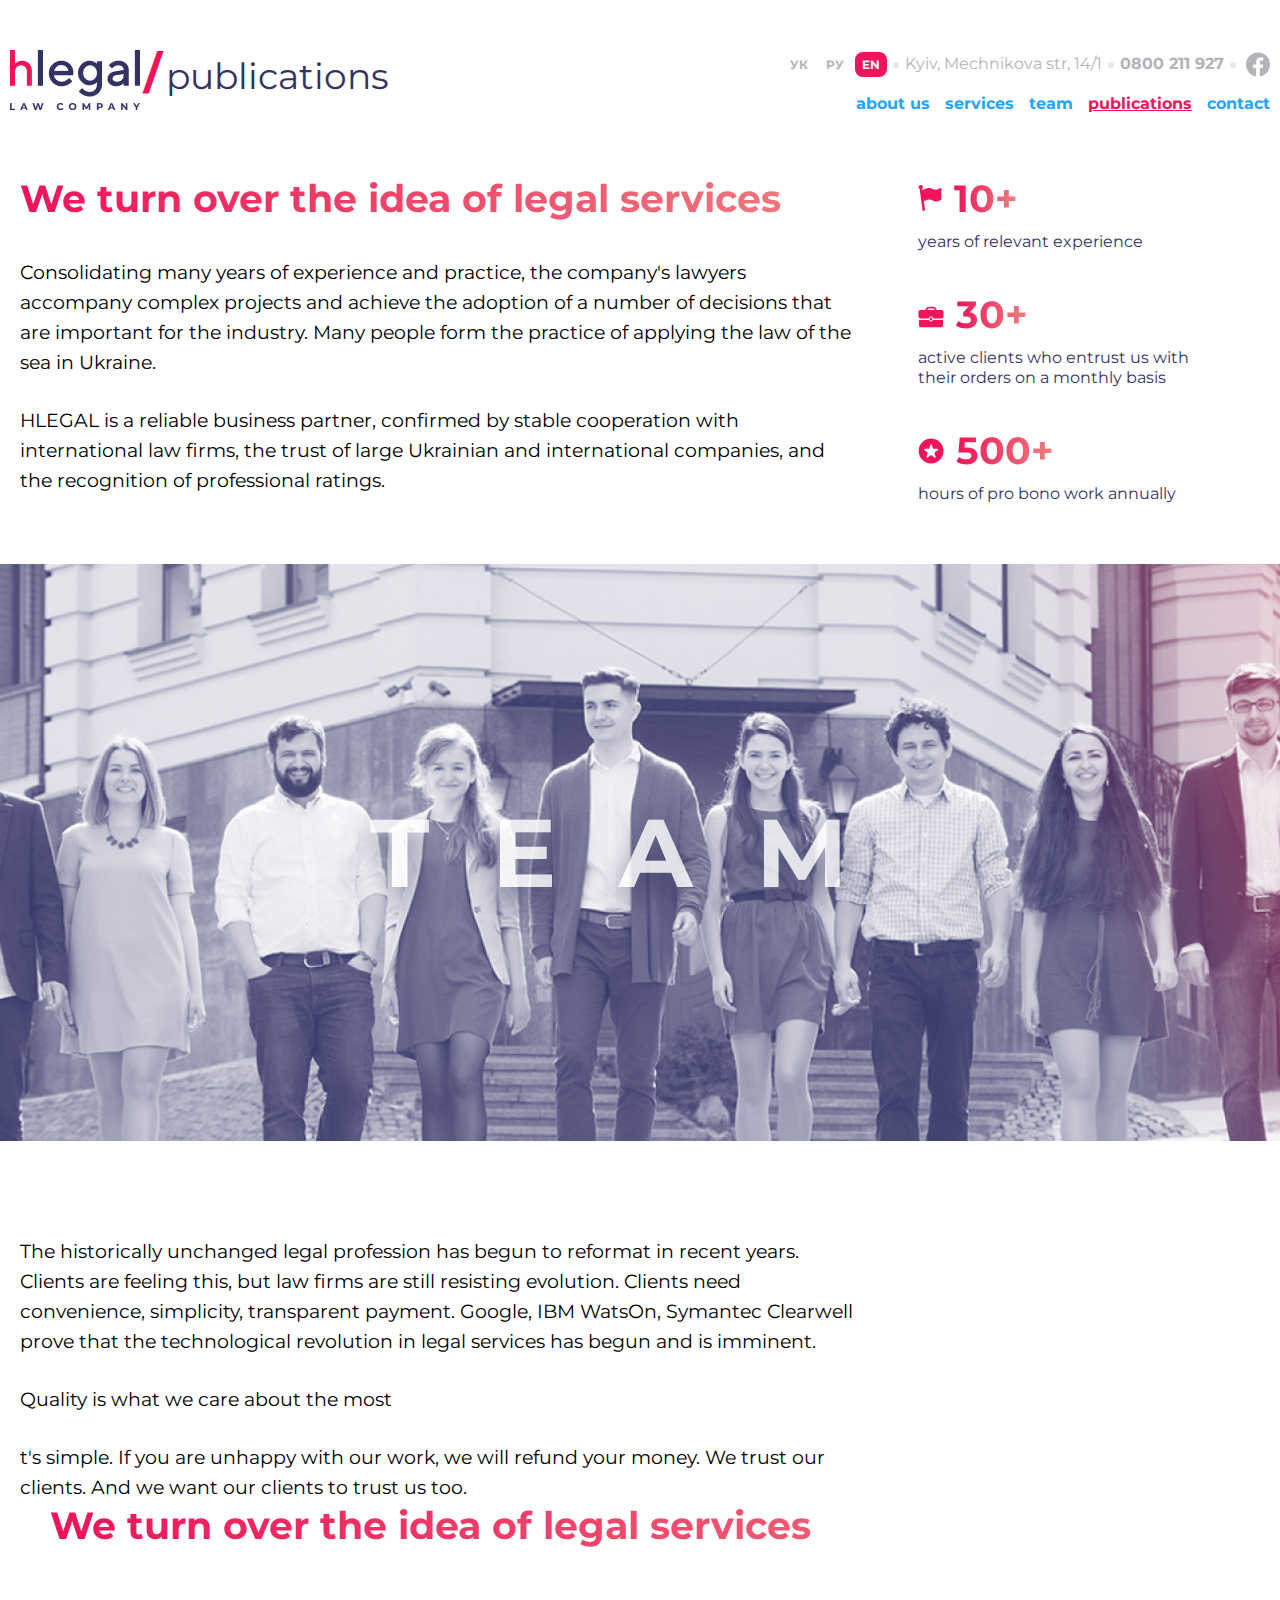
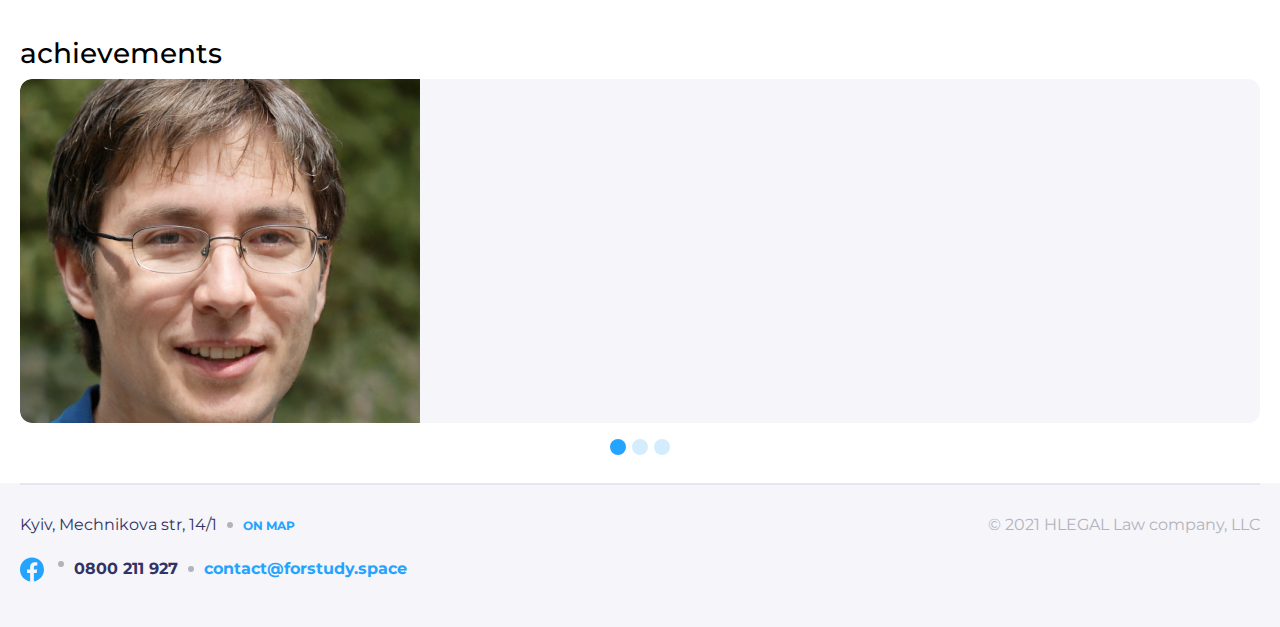
==== about.html @ 6517871b "created about.html, corrected index.html" ====
<!DOCTYPE html>
<html lang="en">
<head>
    <meta charset="UTF-8">
    <meta http-equiv="X-UA-Compatible" content="IE=edge">
    <meta name="viewport" content="width=device-width, initial-scale=1.0">
    <link rel="stylesheet" href="css/reset.css">
    <link rel="stylesheet" href="https://cdn.jsdelivr.net/npm/bootstrap@5.2.0/dist/css/bootstrap.min.css">
    <link href="https://fonts.googleapis.com/css2?family=Montserrat:wght@300;400;500;700&display=swap" rel="stylesheet">
    <link rel="stylesheet" href="css/main.css">
    <link rel="stylesheet" href="css/about.css">
    <title>About</title>
</head>
<body>
<header>
    <div class="bg-grey">
    <div class="container-xxxl">
    <div class="header-block">
        <div class="header-block_contacts">
                <div class="contacts_lang">
                    <ul>
                        <li><a class="lang-link" href="#">УК</a></li>
                        <li><a class="lang-link" href="#">РУ</a></li>
                        <li><a class="lang-link active" href="#">EN</a></li>
                    </ul>   
                </div>
                <div class="contacts_address">
                    <p><span class="point"></span>Kyiv, Mechnikova str, 14/1</p>
                </div>
                <div class="contacts_tel"><span class="point"></span><a class="tel" href="tel:080021192">0800 211 927</a>
                </div>
                <div class="contacts_fb">
                    <span class="point fb"></span>
                    <a href="https://uk-ua.facebook.com"><svg id="svg" width="24" height="25" viewBox="0 0 24 25" fill="#B3B3BA" xmlns="http://www.w3.org/2000/svg">
                        <path d="M24 12.5733C24 5.90541 18.6274 0.5 12 0.5C5.37258 0.5 0 5.90541 0 12.5733C0 18.5995 4.38823 23.5943 10.125 24.5V16.0633H7.07813V12.5733H10.125V9.91343C10.125 6.88755 11.9165 5.21615 14.6576 5.21615C15.9705 5.21615 17.3438 5.45195 17.3438 5.45195V8.42313H15.8306C14.3399 8.42313 13.875 9.35379 13.875 10.3086V12.5733H17.2031L16.6711 16.0633H13.875V24.5C19.6118 23.5943 24 18.5995 24 12.5733Z"/>
                        </svg>
                    </a>
                </div>
        </div>
        <div class="header-block_logo">
                <a class="navbar-brand" href="index.html"><img src="images/Publications/Logo.png" alt="logo"></a>
                <p class="pages"><span>/</span>publications</p>
        </div>
        <nav class="header-block_nav">
                <div class="nav-hamb" id="hamb">
                    <div class="nav-hamb_field">
                        <span class="bar"></span>
                        <span class="bar"></span>
                        <span class="bar"></span>
                    </div>
                </div>
                <ul class="nav_list" id="menu">
                    <li class="nav-link"><a href="#">about us</a></li>
                    <li class="nav-link"><a href="#">services</a></li>
                    <li class="nav-link"><a href="#">team</a></li>
                    <li class="nav-link active"><a href="#">publications</a></li>
                    <li class="nav-link"><a href="#">contact</a></li>
                </ul>
            </nav>
            <div class="popup" id="popup"></div>
        </div>
    </div>
    </div>
</header>
    <!-- Main -->

    <main>
        <section class="about-team">
            <div class="container-xxl">
            <div class="about-team_flex">
                <div class="about-team_text">
                    <h2 class="accent_title">We turn over the idea of legal services</h2>
                    <p>Consolidating many years of experience and practice, the company's lawyers accompany complex projects and achieve the adoption of a number of decisions that are important for the industry. Many people form the practice of applying the law of the sea in Ukraine.</p>
                    <p>HLEGAL is a reliable business partner, confirmed by stable cooperation with international law firms, the trust of large Ukrainian and international companies, and the recognition of professional ratings.</p>
                </div>
                <div class="about-team_showing">
                    <div class="showing-years">
                        <img src="images/About/flag.svg" alt="flag">
                        <span class="accent_title">10+</span>
                        <p>years of relevant experience</p>
                    </div>
                    <div class="showing-clients">
                        <img src="images/About/case.svg" alt="case">
                        <span class="accent_title">30+</span>
                        <p>active clients who entrust us with their orders on a monthly basis</p>
                    </div>
                    <div class="showing-hours">
                        <img src="images/About/star.svg" alt="star">
                        <span class="accent_title">500+</span>
                        <p>hours of pro bono work annually</p>
                    </div>      
                </div>
            </div>    
            </div>    
        </section>
        <section class="main-img">
            <h1>team</h1>
        </section>
        <section class="about-team">
            <div class="container-xxl">
                <div class="about-team_text">
                    <p>The historically unchanged legal profession has begun to reformat in recent years. Clients are feeling this, but law firms are still resisting evolution. Clients need convenience, simplicity, transparent payment. Google, IBM WatsOn, Symantec Clearwell prove that the technological revolution in legal services has begun and is imminent.</p>
                    <p>Quality is what we care about the most</p>
                    <p>t's simple. If you are unhappy with our work, we will refund your money. We trust our clients. And we want our clients to trust us too.</p>
                </div>
                <div class="about-team_showing">
                    <h2 class="accent_title">We turn over the idea of legal services</h2>
                </div>  
            </div>
        </section>
        <section class="carousel-achievements">
            <div class="container-xxl">
                <h3>achievements</h3>
                <div id="carouselExampleCaptions" class="carousel slide" data-bs-ride="false">
                    <div class="carousel-indicators">
                        <button type="button" data-bs-target="#carouselExampleCaptions" data-bs-slide-to="0" class="active" aria-current="true" aria-label="Slide 1"></button>
                        <button type="button" data-bs-target="#carouselExampleCaptions" data-bs-slide-to="1" aria-label="Slide 2"></button>
                        <button type="button" data-bs-target="#carouselExampleCaptions" data-bs-slide-to="2" aria-label="Slide 3"></button>
                    </div>
                    <div class="carousel-inner">
                    <div class="carousel-item active">
                        <div class="carousel-img">
                            <img src="images/main_page/photo_1.png" class="d-block" alt="photo_1">
                        </div>
                    </div>
                    <div class="carousel-item">
                        <div class="carousel-img">
                            <img src="images/main_page/photo_1.png" class="d-block" alt="photo_1">
                        </div>
                    </div>
                    <div class="carousel-item">
                        <div class="carousel-img">
                            <img src="images/main_page/photo_1.png" class="d-block" alt="photo_1">
                        </div>
                    </div>
                </div>
                </div>    
            </div>
        </section>          
    </main>


    <!-- Footer -->
    
    <footer>
        <div class="container-xxl">
            <div class="footer-block">
                <div class="footer_address">
                    <div class="contacts_address">
                        <p>Kyiv, Mechnikova str, 14/1<span class="point grey"></span><span class="text_accent"><a href="https://goo.gl/maps/CsPQFTBwMzCkZeUW6">On map</a></span></p>
                    </div>
                </div>
                <div class="footer_contacts">
                    <div class="contacts_fb">
                        <a href="https://uk-ua.facebook.com"><svg id="svg_accent" width="24" height="25" viewBox="0 0 24 25" fill="#24A3FF" xmlns="http://www.w3.org/2000/svg">
                        <path d="M24 12.5733C24 5.90541 18.6274 0.5 12 0.5C5.37258 0.5 0 5.90541 0 12.5733C0 18.5995 4.38823 23.5943 10.125 24.5V16.0633H7.07813V12.5733H10.125V9.91343C10.125 6.88755 11.9165 5.21615 14.6576 5.21615C15.9705 5.21615 17.3438 5.45195 17.3438 5.45195V8.42313H15.8306C14.3399 8.42313 13.875 9.35379 13.875 10.3086V12.5733H17.2031L16.6711 16.0633H13.875V24.5C19.6118 23.5943 24 18.5995 24 12.5733Z"/>
                        </svg>
                        </a>
                        <span class="point grey fb"></span>
                    </div>
                    <div class="contacts_tel">
                        <a class="tel" href="tel:080021192">0800 211 927</a>
                    </div>
                    <div class="contacts_mail">
                        <span class="point grey"></span><a class="mail" href="mailto:contact@forstudy.space">contact@forstudy.space</a>
                    </div>
                </div>
                <div class="footer-company_info">
                    <p>© 2021 HLEGAL Law company, LLC</p>
                </div>
            </div>
        </div>
    </footer>
    <script src="JS/script.js"></script>
    <script src="https://cdn.jsdelivr.net/npm/bootstrap@5.2.0/dist/js/bootstrap.bundle.min.js"></script>
</body>
</html>
---- css/main.css ----
* {
  box-sizing: border-box;
}

body {
  margin: 0;
  font-family: "Montserrat", sans-serif !important;
  font-weight: 400;
  font-size: 16px;
  line-height: 26px;
  color: #ffffff;
}

.container-xxl {
  max-width: 1320px;
  margin: 0 auto;
  padding: 0 20px;
}

.bg-block {
  background: linear-gradient(228.57deg, #323264 11.93%, #323264 57.17%, #643e72 87.46%);
  border-radius: 0px 0px 12px 12px;
  margin: 0;
}
.bg-block .bg-block_img {
  background-image: url("../images/main_page/Symbol_1.svg");
  background-repeat: no-repeat;
  background-position: top;
}

.shadow_1 {
  background: #cacadb;
  border-radius: 0px 0px 12px 12px;
  margin: 0 20px;
  padding-top: 10px;
}

.shadow_2 {
  background: #e7e7f2;
  border-radius: 0px 0px 12px 12px;
  margin: 0 40px;
  padding-top: 10px;
}

ul {
  list-style: none;
  margin: 0;
  padding: 0;
}

li {
  display: inline-block;
}

a {
  text-decoration: none;
  color: inherit;
  outline: none;
}

p {
  margin: 0;
}

.active {
  color: #F0145A;
}

.header-block {
  padding-top: 50px;
  display: grid;
  grid-template-columns: 140px 1fr 1fr;
  grid-template-rows: auto;
  grid-template-areas: "logo contacts contacts" "logo nav nav";
}
.header-block_logo {
  grid-area: logo;
}
.header-block_logo img {
  display: block;
  padding-bottom: 6px;
}
.header-block_nav {
  grid-area: nav;
}
.header-block_contacts {
  display: flex;
  justify-content: flex-end;
  align-items: center;
  grid-area: contacts;
}
.header-block_contacts .contacts_lang .lang-link {
  font-weight: 700;
  font-size: 12px;
  line-height: 15px;
  padding: 5px 7px;
}
.header-block_contacts .contacts_lang .lang-link:hover,
.header-block_contacts .contacts_lang .lang-link:focus {
  background: rgba(255, 255, 255, 0.2);
  border-radius: 8px;
  outline: none;
  color: #ffffff;
}
.header-block_contacts .active {
  background: #F0145A;
  border-radius: 8px;
  outline: none;
  color: #ffffff;
}
.header-block_contacts .contacts_address p {
  margin: 0;
  line-height: 20px;
}
.header-block_contacts .point.fb {
  vertical-align: middle;
}
.header-block_contacts .contacts_tel {
  font-weight: 700;
}
.header-block .navbar.navbar-expand-lg {
  padding: 0;
}
.header-block .nav_list {
  display: flex;
  justify-content: flex-end;
  margin-top: 16px;
  font-weight: 700;
  line-height: 20px;
}
.header-block .nav_list .nav-link {
  margin-right: 15px;
  color: #ffffff;
}
.header-block .nav_list .nav-link:last-child {
  margin-right: 0px;
}
.header-block .nav_list .nav-link a:hover,
.header-block .nav_list .nav-link a:focus {
  text-decoration: underline;
  outline: none;
  color: #ffffff;
}

.point {
  display: inline-block;
  width: 6px;
  height: 6px;
  background: #e6e6f0;
  border-radius: 50%;
  margin: 0 6px;
  vertical-align: middle;
}

.tel:hover,
.tel:focus {
  text-decoration: underline;
  color: #ffffff;
}

#svg {
  fill: #ffffff;
}

#svg:hover {
  fill: #F0145A;
}

.main-block_title {
  padding-top: 261px;
  text-align: center;
  padding-bottom: 60px;
}
.main-block_title h1 {
  font-weight: 700;
  font-size: 38px;
  line-height: 46px;
  text-align: center;
  padding-bottom: 305px;
}
.main-block_title .btn_scroll {
  cursor: pointer;
  scroll-behavior: smooth;
  position: relative;
}
.main-block_title .btn_scroll #scroll-white {
  position: relative;
}
.main-block_title .btn_scroll #scroll-pink {
  position: absolute;
  left: 0;
  left: 0;
  opacity: 0%;
}
.main-block_title .btn_scroll #scroll-white:hover {
  opacity: 0%;
}
.main-block_title .btn_scroll #scroll-pink:hover {
  opacity: 100%;
}
.main-block_title .main-block_list .list_grid {
  display: grid;
  grid-template-columns: 40% 1fr;
  padding: 90px 30px 60px 0px;
}
.main-block_title .main-block_list .list_grid .list_title {
  text-align: right;
  padding-right: 60px;
  border-right: 4px solid rgba(255, 255, 255, 0.3);
}
.main-block_title .main-block_list .list_grid .list_title h2 {
  padding-bottom: 30px;
  cursor: pointer;
  font-weight: 700;
  font-size: 38px;
  line-height: 46px;
}
.main-block_title .main-block_list .list_grid .list_title h2:hover, .main-block_title .main-block_list .list_grid .list_title h2:focus {
  color: #F0145A;
}
.main-block_title .main-block_list .list_grid .active_title {
  background: linear-gradient(90.13deg, #ef8080 0.84%, #f0145a 99.96%);
  -webkit-background-clip: text;
  -webkit-text-fill-color: transparent;
  font-weight: 700;
  font-size: 38px;
  line-height: 46px;
}
.main-block_title .main-block_list .list_grid .list_about {
  padding: 43px 0 43px 60px;
  text-align: left;
}
.main-block_title .main-block_list .list_grid .list_about h3 {
  font-weight: 700;
  font-size: 30px;
  line-height: 37px;
  padding-bottom: 30px;
}
.main-block_title .main-block_list .list_grid .list_about p {
  font-weight: 400;
  font-size: 19px;
  line-height: 30px;
}

.serveces {
  padding-bottom: 60px;
}
.serveces h4 {
  color: #24A3FF;
  font-weight: 700;
  font-size: 14px;
  line-height: 17px;
  padding-bottom: 10px;
}
.serveces h2 {
  font-weight: 700;
  font-size: 38px;
  line-height: 46px;
  background: linear-gradient(90.13deg, #f0145a 0.84%, #ef8080 99.96%);
  -webkit-background-clip: text;
  -webkit-text-fill-color: transparent;
  padding-bottom: 60px;
}
.serveces .services-cards {
  display: grid;
  grid-template-columns: 1fr 1fr 1fr;
  gap: 60px;
}
.serveces .services-cards .card_info h3 {
  padding: 30px 0 15px;
  color: #24A3FF;
  font-weight: 700;
  font-size: 22px;
  line-height: 27px;
}
.serveces .services-cards .card_info img {
  padding: 14px;
  background-color: #ffffff;
  border-radius: 24px;
}

.carousel-block {
  padding: 60px 0;
}
.carousel-block .carousel-inner {
  border-radius: 12px;
  background: #f5f5fa;
  height: 344px;
}
.carousel-block .carousel-indicators {
  margin-bottom: -2rem;
}
.carousel-block .carousel-indicators button {
  background: #24A3FF;
  opacity: 0.2;
  width: 16px;
  height: 16px;
  border-radius: 50%;
  border: none;
}
.carousel-block .carousel-indicators button.active {
  background: #24A3FF;
  opacity: 1;
}
.carousel-block .carousel-text {
  background: #f5f5fa;
}
.carousel-block .carousel-caption {
  text-align: left;
  bottom: 30px;
  left: 430px;
  right: 0;
  padding: 0;
  top: 0px;
}
.carousel-block .carousel-caption h5 {
  padding-top: 20px;
  color: #24A3FF;
  font-weight: 700;
  font-size: 14px;
  line-height: 17px;
  text-transform: uppercase;
  margin: 0;
}
.carousel-block .carousel-caption .carousel-main_text {
  padding: 5px 0 20px;
  font-weight: 700;
  font-size: 38px;
  line-height: 46px;
  background: linear-gradient(90.13deg, #f0145a 0.84%, #ef8080 99.96%);
  -webkit-background-clip: text;
  -webkit-text-fill-color: transparent;
  margin: 0;
}
.carousel-block .carousel-caption .carousel-text_name {
  color: #b3b3ba;
  font-weight: 700;
  font-size: 16px;
  line-height: 20px;
  padding-bottom: 6px;
  margin: 0;
}
.carousel-block .carousel-caption .carousel-text_job {
  color: #b3b3ba;
  font-weight: 400;
  font-size: 14px;
  line-height: 22px;
  margin: 0;
}

.companies-block {
  padding-top: 60px;
  text-align: center;
}
.companies-block h5 {
  color: #323264;
  font-weight: 700;
  font-size: 14px;
  line-height: 17px;
  text-transform: uppercase;
  padding-bottom: 30px;
}
.companies-block img {
  object-fit: cover;
  width: 100%;
  padding: 10px;
}
.companies-block .companies-block_list {
  display: grid;
  grid-template-columns: repeat(4, 1fr);
  grid-template-rows: repeat(3, 120px);
}
.companies-block .companies-block_list .companies_name {
  display: flex;
  align-items: center;
  justify-content: center;
}
.companies-block .companies-block_list .companies_name.hillel {
  background: #1c4280;
}
.companies-block .companies-block_list .companies_name.wanna {
  background: #143646;
}
.companies-block .companies-block_list .companies_name.tapgerin {
  background: linear-gradient(0deg, #f48b30, #f48b30), #f48b30;
}
.companies-block .companies-block_list .companies_name.look {
  background: #9e4dc3;
}
.companies-block .companies-block_list .companies_name.orangead {
  background: #fd9339;
}
.companies-block .companies-block_list .companies_name.adtelligent {
  background: #e2e2e4;
}
.companies-block .companies-block_list .companies_name.clickky {
  background: #c71c36;
}
.companies-block .companies-block_list .companies_name.ecolease {
  background: #dcf3f9;
}
.companies-block .companies-block_list .companies_name.infratec {
  background: #eaeaea;
}
.companies-block .companies-block_list .companies_name.city_park {
  background: #282240;
}
.companies-block .companies-block_list .companies_name.artprint {
  background: #1d4568;
}
.companies-block .companies-block_list .companies_name.ultimate_card {
  background: #000000;
}

.publications-block {
  background: #f5f5fa;
  padding: 30px 0;
}
.publications-block h5 {
  color: #24A3FF;
  font-weight: 700;
  font-size: 14px;
  line-height: 17px;
  text-transform: uppercase;
  padding-bottom: 10px;
}
.publications-block h2 {
  font-weight: 700;
  font-size: 38px;
  line-height: 46px;
  background: linear-gradient(90.13deg, #f0145a 0.84%, #ef8080 99.96%);
  -webkit-background-clip: text;
  -webkit-text-fill-color: transparent;
  padding-bottom: 30px;
}
.publications-block .publications-block_cards {
  display: grid;
  grid-template-columns: 1fr 1fr 1fr;
  grid-template-areas: "one two three";
  gap: 30px;
}
.publications-block .publications-block_cards .card.one {
  grid-area: one;
}
.publications-block .publications-block_cards .card.two {
  grid-area: two;
}
.publications-block .publications-block_cards .card.three {
  grid-area: three;
}
.publications-block .publications-block_cards .card {
  border-radius: 8px;
  border: none;
}
.publications-block .publications-block_cards .card .card_text {
  padding: 30px;
}
.publications-block .publications-block_cards .card img {
  object-fit: cover;
  width: 100%;
}
.publications-block .publications-block_cards .card h3 {
  margin-bottom: 15px;
  color: #24A3FF;
  font-weight: 700;
  font-size: 16px;
  line-height: 20px;
}
.publications-block .publications-block_cards .card .publications_data {
  padding-bottom: 15px;
  color: #B3B3BA;
  font-weight: 700;
  font-size: 12px;
  line-height: 15px;
  text-transform: uppercase;
  border-bottom: 4px solid #e6e6f0;
}
.publications-block .publications-block_cards .card .publications_text {
  color: #000000;
  font-weight: 400;
  font-size: 14px;
  line-height: 22px;
  padding-top: 15px;
}

.card:hover,
.card:focus {
  transform: scale(1.02);
}

footer {
  background: #f5f5fa;
}
footer .footer-block {
  padding: 30px 0;
  border-top: 2px solid #e6e6f0;
  display: grid;
  grid-template-columns: 1fr 1fr;
  grid-template-rows: 1fr 1fr;
  grid-template-areas: "address info" "contacts contacts";
}
footer .footer-block .footer_address {
  grid-area: address;
}
footer .footer-block .footer_contacts {
  grid-area: contacts;
  display: flex;
}
footer .footer-block .footer-company_info {
  grid-area: info;
}
footer .footer-block .contacts_address {
  color: #323264;
  font-weight: 400;
  font-size: 16px;
  line-height: 20px;
  padding-bottom: 21px;
}
footer .footer-block .point.grey {
  background-color: #b3b3ba;
  margin: 0 10px;
}
footer .footer-block .point.grey.fb {
  vertical-align: super;
}
footer .footer-block .text_accent {
  font-weight: 700;
  font-size: 12px;
  line-height: 15px;
  color: #24A3FF;
  text-transform: uppercase;
}
footer .footer-block .text_accent a:hover,
footer .footer-block .text_accent a:focus {
  color: #F0145A;
}
footer .footer-block .contacts_fb {
  display: inline-block;
}
footer .footer-block .contacts_tel {
  display: inline-block;
}
footer .footer-block .contacts_tel .tel {
  font-weight: 700;
  font-size: 16px;
  line-height: 20px;
  color: #323264;
}
footer .footer-block .contacts_mail {
  display: inline-block;
}
footer .footer-block .contacts_mail .mail {
  font-weight: 700;
  font-size: 16px;
  line-height: 20px;
  color: #24A3FF;
}
footer .footer-block .contacts_mail .mail:hover,
footer .footer-block .contacts_mail .mail:focus {
  color: #F0145A;
}
footer .footer-block .footer-company_info {
  font-weight: 400;
  font-size: 16px;
  line-height: 20px;
  color: #B3B3BA;
  text-align: right;
}

#svg_accent:hover,
#svg_accent:focus {
  fill: #F0145A;
}

@media screen and (max-width: 1100px) {
  .carousel-block .carousel-inner {
    height: 430px;
  }
  .carousel-block .carousel-inner .carousel-img img {
    object-fit: cover;
    height: 430px;
    width: 375px;
  }
  .carousel-block .carousel-caption {
    left: 420px;
    top: 5px;
    padding-right: 15px;
  }
  .carousel-block .carousel-caption .carousel-main_text {
    font-size: 30px;
    line-height: 33px;
  }
}
@media screen and (max-width: 775px) {
  .container-xxl {
    max-width: 648px;
  }
  .bg-block_img {
    background-size: auto 1024px;
  }
  .header-block {
    grid-template-areas: "contacts contacts contacts" "logo logo ..." "nav nav nav";
  }
  .header-block .header-block_contacts {
    justify-content: flex-start;
    padding-bottom: 32px;
  }
  .header-block .nav_list {
    justify-content: flex-start;
    margin-top: 30px;
  }
  .main-block_title {
    padding-top: 269px;
  }
  .main-block_title h1 {
    padding-bottom: 417px;
  }
  .main-block_title .main-block_list .list_grid {
    grid-template-columns: 1fr;
    grid-template-rows: auto;
    padding: 0;
    padding-top: 90px;
  }
  .main-block_title .main-block_list .list_grid .list_title {
    display: flex;
    padding: 0;
    border-right: none;
    border-bottom: 4px solid rgba(255, 255, 255, 0.3);
    overflow-x: auto;
    text-align: left;
    white-space: nowrap;
  }
  .main-block_title .main-block_list .list_grid .list_title h2 {
    padding-bottom: 60px;
    margin-right: 30px;
    margin-bottom: 0;
  }
  .main-block_title .main-block_list .list_grid .list_about {
    padding: 60px 0 30px;
  }
  .serveces .services-cards {
    grid-template-columns: 1fr 1fr;
  }
  .carousel-block .carousel-inner {
    height: 420px;
  }
  .carousel-block .carousel-inner .carousel-img img {
    object-fit: cover;
    height: 420px;
    width: 350px;
  }
  .carousel-block .carousel-caption {
    left: 368px;
    top: 5px;
    padding-right: 15px;
  }
  .carousel-block .carousel-caption .carousel-main_text {
    font-size: 24px;
    line-height: 26px;
  }
  .companies-block .companies-block_list {
    grid-template-columns: repeat(3, 1fr);
    grid-template-rows: repeat(4, 120px);
  }
  .publications-block .publications-block_cards {
    grid-template-columns: 1fr 1fr;
    grid-template-rows: 1fr 1fr;
    grid-template-areas: "one two" "three three";
  }
}
@media screen and (max-width: 770px) {
  .carousel-block .carousel-inner {
    max-width: 648px;
    height: 936px;
  }
  .carousel-block .carousel-inner .carousel-img img {
    object-fit: cover;
    height: 500px;
    width: 100%;
    position: relative;
  }
  .carousel-block .carousel-caption {
    left: 30px;
    top: 510px;
    padding-right: 15px;
  }
  .carousel-block .carousel-caption .carousel-main_text {
    font-size: 32px;
    line-height: 38px;
  }
}
@media screen and (max-width: 550px) {
  .container-xxl {
    padding: 0 30px;
  }
  .bg-block_img {
    background-size: auto 600px;
  }
  .bg-grey {
    background: rgba(245, 245, 250, 0.2);
    height: 55px;
  }
  .header-block_nav .nav_list {
    display: none;
  }
  .header-block_nav .nav-hamb {
    display: flex;
    align-items: center;
    justify-content: flex-end;
    position: absolute;
    right: 8px;
    z-index: 150;
  }
  .header-block_nav .nav-hamb_field {
    padding: 10px 20px;
    cursor: pointer;
  }
  .header-block_nav .bar {
    display: block;
    width: 30px;
    height: 3px;
    margin: 6px auto;
    background: #ffffff;
    transition: 0.2s;
  }
  .popup {
    position: fixed;
    top: 70px;
    right: -100%;
    width: 95%;
    height: 100%;
    background-color: #ffffff;
    z-index: 100;
    display: flex;
    transition: 0.3s;
    overflow: auto;
    margin: 0 auto;
    border-radius: 12px 12px 0 0;
  }
  .popup.open {
    right: 8px;
  }
  .nav_list {
    display: flex;
    flex-direction: column;
    justify-content: start;
    align-items: center;
    width: 100%;
    padding: 60px 20px;
  }
  .header-block .nav_list .nav-link {
    color: #24A3FF;
    margin-right: 0;
  }
  .nav_list li {
    display: block;
    color: #24A3FF;
    font-weight: 700;
    font-size: 24px;
    line-height: 29px;
    background: #f5f5fa;
    border-radius: 12px;
    padding: 7px 0px;
    margin: 0 0 10px;
    width: 100%;
    text-align: center;
  }
  .nav-hamb.active .bar:nth-child(2) {
    opacity: 0;
  }
  .nav-hamb.active .bar:nth-child(1) {
    transform: translateY(11px) rotate(45deg);
    background: #ec6f5d;
  }
  .nav-hamb.active .bar:nth-child(3) {
    transform: translateY(-7px) rotate(-45deg);
    background: #ec6f5d;
  }
  body.noscroll {
    overflow: hidden;
  }
  .header-block_nav .nav-hamb:hover,
.header-block_nav .nav-hamb:active {
    background-color: rgba(245, 245, 250, 0.2);
    border-radius: 8px;
  }
  .header-block .nav_list .nav-link a:hover,
.header-block .nav_list .nav-link a:active {
    color: #F0145A;
    text-decoration: none;
  }
  .header-block {
    grid-template-columns: 1fr 1fr;
    grid-template-rows: 1fr 1fr;
    grid-template-areas: "contacts contacts" "logo nav";
    padding-top: 12px;
  }
  .header-block .contacts_address,
.header-block .contacts_fb {
    display: none;
  }
  .header-block .point {
    display: none;
  }
  .header-block .header-block_contacts {
    justify-content: space-between;
  }
  .main-block_title {
    padding-top: 186px;
    padding-bottom: 0;
  }
  .main-block_title h1 {
    padding-bottom: 159px;
    max-width: 75%;
    margin: 0 auto;
  }
  .main-block_title .main-block_list .list_grid {
    padding-top: 60px;
  }
  .main-block_title .main-block_list .list_grid .list_title h2 {
    padding-bottom: 30px;
    font-size: 30px;
    line-height: 37px;
  }
  .main-block_title .main-block_list .list_grid .list_about {
    padding: 30px 0;
  }
  .main-block_title .main-block_list .list_grid .list_about h3 {
    font-size: 20px;
    line-height: 24px;
  }
  .serveces h2 {
    font-size: 30px;
    line-height: 37px;
    padding-bottom: 30px;
  }
  .carousel-block .carousel-inner {
    max-width: 648px;
    height: 936px;
  }
  .carousel-block .carousel-inner .carousel-img img {
    object-fit: cover;
    height: 500px;
    width: 100%;
    position: relative;
  }
  .carousel-block .carousel-caption {
    left: 30px;
    top: 510px;
    padding-right: 15px;
  }
  .carousel-block .carousel-caption .carousel-main_text {
    font-size: 27px;
    line-height: 30px;
  }
  .serveces .services-cards {
    grid-template-columns: 1fr;
    gap: 30px;
  }
  .companies-block .companies-block_list {
    grid-template-columns: 1fr;
    grid-auto-rows: 120px;
  }
  .publications-block h2 {
    max-width: 90%;
    font-size: 30px;
    line-height: 37px;
  }
  .publications-block .publications-block_cards {
    grid-template-columns: 1fr;
    grid-template-rows: 1fr 1fr 1fr;
    grid-template-areas: "one" "two" "three";
  }
  footer .footer-block {
    grid-template-columns: 1fr;
    grid-template-rows: 60px auto auto;
    grid-template-areas: "address" "contacts" "info";
    text-align: center;
  }
  footer .footer-block .point.grey {
    display: none;
  }
  footer .footer-block .text_accent {
    display: block;
    padding-top: 10px;
  }
  footer .footer-block .footer_contacts {
    display: block;
  }
  footer .footer-block .footer_contacts .point {
    display: none;
  }
  footer .footer-block .footer_contacts .contacts_fb,
footer .footer-block .footer_contacts .contacts_tel,
footer .footer-block .footer_contacts .contacts_mail {
    display: block;
    padding-bottom: 10px;
  }
  footer .footer-block .footer-company_info {
    text-align: center;
  }
}

/*# sourceMappingURL=main.css.map */
---- css/about.css ----
* {
  box-sizing: border-box;
}

#svg {
  fill: #B3B3BA;
  vertical-align: middle;
}

img {
  object-fit: cover;
}

body {
  margin: 0;
  font-family: "Montserrat", sans-serif !important;
  font-weight: 400;
  font-size: 16px;
  line-height: 26px;
  color: #000000;
}

.container-xxl {
  max-width: 1400px;
  margin: 0 auto;
  padding: 0 20px;
}

.container-xl {
  max-width: 1100px;
  margin: 0 auto;
  padding: 0 10px;
}

.container-xxxl {
  max-width: 1600px;
  margin: 0 auto;
  padding: 0 10px;
}

.header-block {
  padding-top: 50px;
  display: grid;
  grid-template-columns: 382px 1fr 1fr;
  grid-template-rows: auto;
  grid-template-areas: "logo contacts contacts" "logo nav nav";
}
.header-block_logo {
  grid-area: logo;
  display: flex;
}
.header-block_logo img {
  display: block;
  padding-bottom: 6px;
}
.header-block_logo .pages {
  display: block;
  font-weight: 400;
  font-size: 36px;
  line-height: 45px;
  color: #323264;
}
.header-block_logo .pages span {
  font-weight: 700;
  font-size: 45px;
  line-height: 45px;
  color: #F0145A;
  padding: 0 4px;
}
.header-block_nav {
  grid-area: nav;
}
.header-block_contacts {
  display: flex;
  justify-content: flex-end;
  align-items: center;
  grid-area: contacts;
}
.header-block_contacts .contacts_lang .lang-link {
  color: #B3B3BA;
  font-weight: 700;
  font-size: 12px;
  line-height: 15px;
  padding: 5px 7px;
}
.header-block_contacts .contacts_lang .lang-link:hover,
.header-block_contacts .contacts_lang .lang-link:focus {
  background: #F0145A;
  border-radius: 8px;
  outline: none;
  color: #ffffff;
}
.header-block_contacts .lang-link.active {
  background: #F0145A;
  border-radius: 8px;
  outline: none;
  color: #ffffff;
}
.header-block_contacts .contacts_address p {
  color: #B3B3BA;
  margin: 0;
  line-height: 20px;
}
.header-block_contacts .point.fb {
  vertical-align: middle;
}
.header-block_contacts .contacts_tel {
  font-weight: 700;
  color: #B3B3BA;
}
.header-block .navbar.navbar-expand-lg {
  padding: 0;
}
.header-block .nav_list {
  display: flex;
  justify-content: flex-end;
  margin-top: 16px;
  font-weight: 700;
  line-height: 20px;
}
.header-block .nav_list .nav-link {
  margin-right: 15px;
  color: #24A3FF;
}
.header-block .nav_list .nav-link:last-child {
  margin-right: 0px;
}
.header-block .nav_list .nav-link a:hover,
.header-block .nav_list .nav-link a:focus {
  text-decoration: underline;
  outline: none;
  color: #24A3FF;
}
.header-block .nav_list .nav-link.active {
  color: #F0145A;
  text-decoration: underline;
}

.point {
  display: inline-block;
  width: 6px;
  height: 6px;
  background: #e6e6f0;
  border-radius: 50%;
  margin: 0 6px;
  vertical-align: middle;
}

.tel:hover,
.tel:focus {
  text-decoration: underline;
  color: #F0145A;
}

#svg:hover {
  fill: #F0145A;
}

.accent_title {
  font-weight: 700;
  font-size: 38px;
  line-height: 46px;
  background: linear-gradient(90.13deg, #f0145a 0.84%, #ef8080 99.96%);
  -webkit-background-clip: text;
  -webkit-text-fill-color: transparent;
}

.about-team {
  padding-top: 60px;
  padding-bottom: 20px;
}
.about-team .about-team_flex {
  display: flex;
}
.about-team .about-team_text {
  max-width: 70%;
  padding-right: 30px;
}
.about-team .about-team_text p {
  padding-top: 28px;
  font-weight: 400;
  font-size: 19px;
  line-height: 30px;
  color: #000000;
}
.about-team .about-team_showing {
  padding: 0 30px;
}
.about-team .about-team_showing img {
  vertical-align: inherit;
  padding-right: 8px;
}
.about-team .about-team_showing p {
  font-weight: 400;
  font-size: 16px;
  line-height: 20px;
  color: #323264;
  padding: 10px 0 40px;
}

.main-img {
  background-image: url("../images/About/Team.jpg");
  background-repeat: no-repeat;
  background-size: cover;
  background-position: top;
}
.main-img h1 {
  padding: 230px 0;
  text-align: center;
  font-weight: 700;
  font-size: 96px;
  line-height: 117px;
  color: #ffffff;
  letter-spacing: 63px;
  text-transform: uppercase;
  opacity: 0.8;
  text-shadow: 0px 15px 30px rgba(40, 40, 86, 0.8);
}

.carousel-achievements {
  padding: 60px 0;
}
.carousel-achievements .carousel-inner {
  border-radius: 12px;
  background: #f5f5fa;
  height: 344px;
}
.carousel-achievements .carousel-indicators {
  margin-bottom: -2rem;
}
.carousel-achievements .carousel-indicators button {
  background: #24A3FF;
  opacity: 0.2;
  width: 16px;
  height: 16px;
  border-radius: 50%;
  border: none;
}
.carousel-achievements .carousel-indicators button.active {
  background: #24A3FF;
  opacity: 1;
}

@media screen and (max-width: 1100px) {
  .carousel-block .carousel-inner {
    height: 430px;
  }
  .carousel-block .carousel-inner .carousel-img img {
    object-fit: cover;
    height: 430px;
    width: 375px;
  }
  .carousel-block .carousel-caption {
    left: 420px;
    top: 5px;
    padding-right: 15px;
  }
  .carousel-block .carousel-caption .carousel-main_text {
    font-size: 30px;
    line-height: 33px;
  }
}
@media screen and (max-width: 775px) {
  .container-xxl {
    max-width: 648px;
  }
  .bg-block_img {
    background-size: auto 1024px;
  }
  .header-block {
    grid-template-areas: "contacts contacts contacts" "logo logo ..." "nav nav nav";
  }
  .header-block .header-block_contacts {
    justify-content: flex-start;
    padding-bottom: 32px;
  }
  .header-block .nav_list {
    justify-content: flex-start;
    margin-top: 30px;
  }
  .main-block_title {
    padding-top: 269px;
  }
  .main-block_title h1 {
    padding-bottom: 417px;
  }
  .main-block_title .main-block_list .list_grid {
    grid-template-columns: 1fr;
    grid-template-rows: auto;
    padding: 0;
    padding-top: 90px;
  }
  .main-block_title .main-block_list .list_grid .list_title {
    display: flex;
    padding: 0;
    border-right: none;
    border-bottom: 4px solid rgba(255, 255, 255, 0.3);
    overflow-x: auto;
    text-align: left;
    white-space: nowrap;
  }
  .main-block_title .main-block_list .list_grid .list_title h2 {
    padding-bottom: 60px;
    margin-right: 30px;
    margin-bottom: 0;
  }
  .main-block_title .main-block_list .list_grid .list_about {
    padding: 60px 0 30px;
  }
  .serveces .services-cards {
    grid-template-columns: 1fr 1fr;
  }
  .carousel-block .carousel-inner {
    height: 420px;
  }
  .carousel-block .carousel-inner .carousel-img img {
    object-fit: cover;
    height: 420px;
    width: 350px;
  }
  .carousel-block .carousel-caption {
    left: 368px;
    top: 5px;
    padding-right: 15px;
  }
  .carousel-block .carousel-caption .carousel-main_text {
    font-size: 24px;
    line-height: 26px;
  }
  .companies-block .companies-block_list {
    grid-template-columns: repeat(3, 1fr);
    grid-template-rows: repeat(4, 120px);
  }
  .publications-block .publications-block_cards {
    grid-template-columns: 1fr 1fr;
    grid-template-rows: 1fr 1fr;
    grid-template-areas: "one two" "three three";
  }
}
@media screen and (max-width: 770px) {
  .carousel-block .carousel-inner {
    max-width: 648px;
    height: 936px;
  }
  .carousel-block .carousel-inner .carousel-img img {
    object-fit: cover;
    height: 500px;
    width: 100%;
    position: relative;
  }
  .carousel-block .carousel-caption {
    left: 30px;
    top: 510px;
    padding-right: 15px;
  }
  .carousel-block .carousel-caption .carousel-main_text {
    font-size: 32px;
    line-height: 38px;
  }
}
@media screen and (max-width: 550px) {
  .container-xxl {
    padding: 0 30px;
  }
  .bg-block_img {
    background-size: auto 600px;
  }
  .bg-grey {
    background: rgba(245, 245, 250, 0.2);
    height: 55px;
  }
  .header-block_nav .nav_list {
    display: none;
  }
  .header-block_nav .nav-hamb {
    display: flex;
    align-items: center;
    justify-content: flex-end;
    position: absolute;
    right: 8px;
    z-index: 150;
  }
  .header-block_nav .nav-hamb_field {
    padding: 10px 20px;
    cursor: pointer;
  }
  .header-block_nav .bar {
    display: block;
    width: 30px;
    height: 3px;
    margin: 6px auto;
    background: #ffffff;
    transition: 0.2s;
  }
  .popup {
    position: fixed;
    top: 70px;
    right: -100%;
    width: 95%;
    height: 100%;
    background-color: #ffffff;
    z-index: 100;
    display: flex;
    transition: 0.3s;
    overflow: auto;
    margin: 0 auto;
    border-radius: 12px 12px 0 0;
  }
  .popup.open {
    right: 8px;
  }
  .nav_list {
    display: flex;
    flex-direction: column;
    justify-content: start;
    align-items: center;
    width: 100%;
    padding: 60px 20px;
  }
  .header-block .nav_list .nav-link {
    color: #24A3FF;
    margin-right: 0;
  }
  .nav_list li {
    display: block;
    color: #24A3FF;
    font-weight: 700;
    font-size: 24px;
    line-height: 29px;
    background: #f5f5fa;
    border-radius: 12px;
    padding: 7px 0px;
    margin: 0 0 10px;
    width: 100%;
    text-align: center;
  }
  .nav-hamb.active .bar:nth-child(2) {
    opacity: 0;
  }
  .nav-hamb.active .bar:nth-child(1) {
    transform: translateY(11px) rotate(45deg);
    background: #ec6f5d;
  }
  .nav-hamb.active .bar:nth-child(3) {
    transform: translateY(-7px) rotate(-45deg);
    background: #ec6f5d;
  }
  body.noscroll {
    overflow: hidden;
  }
  .header-block_nav .nav-hamb:hover,
.header-block_nav .nav-hamb:active {
    background-color: rgba(245, 245, 250, 0.2);
    border-radius: 8px;
  }
  .header-block .nav_list .nav-link a:hover,
.header-block .nav_list .nav-link a:active {
    color: #F0145A;
    text-decoration: none;
  }
  .header-block {
    grid-template-columns: 1fr 1fr;
    grid-template-rows: 1fr 1fr;
    grid-template-areas: "contacts contacts" "logo nav";
    padding-top: 12px;
  }
  .header-block .contacts_address,
.header-block .contacts_fb {
    display: none;
  }
  .header-block .point {
    display: none;
  }
  .header-block .header-block_contacts {
    justify-content: space-between;
  }
  .main-block_title {
    padding-top: 186px;
    padding-bottom: 0;
  }
  .main-block_title h1 {
    padding-bottom: 159px;
    max-width: 75%;
    margin: 0 auto;
  }
  .main-block_title .main-block_list .list_grid {
    padding-top: 60px;
  }
  .main-block_title .main-block_list .list_grid .list_title h2 {
    padding-bottom: 30px;
    font-size: 30px;
    line-height: 37px;
  }
  .main-block_title .main-block_list .list_grid .list_about {
    padding: 30px 0;
  }
  .main-block_title .main-block_list .list_grid .list_about h3 {
    font-size: 20px;
    line-height: 24px;
  }
  .serveces h2 {
    font-size: 30px;
    line-height: 37px;
    padding-bottom: 30px;
  }
  .carousel-block .carousel-inner {
    max-width: 648px;
    height: 936px;
  }
  .carousel-block .carousel-inner .carousel-img img {
    object-fit: cover;
    height: 500px;
    width: 100%;
    position: relative;
  }
  .carousel-block .carousel-caption {
    left: 30px;
    top: 510px;
    padding-right: 15px;
  }
  .carousel-block .carousel-caption .carousel-main_text {
    font-size: 27px;
    line-height: 30px;
  }
  .serveces .services-cards {
    grid-template-columns: 1fr;
    gap: 30px;
  }
  .companies-block .companies-block_list {
    grid-template-columns: 1fr;
    grid-auto-rows: 120px;
  }
  .publications-block h2 {
    max-width: 90%;
    font-size: 30px;
    line-height: 37px;
  }
  .publications-block .publications-block_cards {
    grid-template-columns: 1fr;
    grid-template-rows: 1fr 1fr 1fr;
    grid-template-areas: "one" "two" "three";
  }
  footer .footer-block {
    grid-template-columns: 1fr;
    grid-template-rows: 60px auto auto;
    grid-template-areas: "address" "contacts" "info";
    text-align: center;
  }
  footer .footer-block .point.grey {
    display: none;
  }
  footer .footer-block .text_accent {
    display: block;
    padding-top: 10px;
  }
  footer .footer-block .footer_contacts {
    display: block;
  }
  footer .footer-block .footer_contacts .point {
    display: none;
  }
  footer .footer-block .footer_contacts .contacts_fb,
footer .footer-block .footer_contacts .contacts_tel,
footer .footer-block .footer_contacts .contacts_mail {
    display: block;
    padding-bottom: 10px;
  }
  footer .footer-block .footer-company_info {
    text-align: center;
  }
}
@media screen and (max-width: 925px) {
  .container-xl {
    padding: 0 30px;
  }
  .header-block {
    grid-template-areas: "contacts contacts contacts" "logo logo ..." "nav nav nav";
  }
  .header-block .header-block_contacts {
    justify-content: flex-start;
    padding-bottom: 32px;
  }
  .header-block .nav_list {
    justify-content: flex-start;
    margin-top: 30px;
  }
}
@media screen and (max-width: 768px) {
  .container-xl {
    padding: 0 30px;
    max-width: 648px;
  }
}
@media screen and (max-width: 550px) {
  .bg-grey {
    background: #f5f5fa;
    height: 55px;
  }
  .header-block_nav .nav_list {
    display: none;
  }
  .header-block_nav .nav-hamb {
    display: flex;
    align-items: center;
    justify-content: flex-end;
    position: absolute;
    right: 8px;
    z-index: 150;
  }
  .header-block_nav .nav-hamb_field {
    padding: 10px 20px;
    cursor: pointer;
  }
  .header-block_nav .nav-hamb_field:hover {
    background: #e6e6f0;
    border-radius: 8px;
  }
  .header-block_nav .bar {
    display: block;
    width: 30px;
    height: 3px;
    margin: 6px auto;
    background: #323264;
    transition: 0.2s;
  }
  .popup {
    position: fixed;
    top: 70px;
    right: -100%;
    width: 100%;
    height: 100%;
    background-color: #ffffff;
    z-index: 100;
    display: flex;
    transition: 0.3s;
    overflow: auto;
    margin: 0 auto;
    border-radius: 12px 12px 0 0;
  }
  .popup.open {
    right: 0px;
  }
  .nav_list {
    display: flex;
    flex-direction: column;
    justify-content: start;
    align-items: center;
    width: 100%;
    padding: 60px 20px;
  }
  .header-block .nav_list .nav-link {
    color: #24A3FF;
    margin-right: 0;
  }
  .nav_list li {
    display: block;
    color: #24A3FF;
    font-weight: 700;
    font-size: 24px;
    line-height: 29px;
    background: #f5f5fa;
    border-radius: 12px;
    padding: 7px 0px;
    margin: 0 0 10px;
    width: 100%;
    text-align: center;
  }
  .nav-hamb.active .bar:nth-child(2) {
    opacity: 0;
  }
  .nav-hamb.active .bar:nth-child(1) {
    transform: translateY(11px) rotate(45deg);
    background: #ec6f5d;
  }
  .nav-hamb.active .bar:nth-child(3) {
    transform: translateY(-7px) rotate(-45deg);
    background: #ec6f5d;
  }
  body.noscroll {
    overflow: hidden;
  }
  .header-block_nav .nav-hamb:hover,
.header-block_nav .nav-hamb:active {
    background-color: rgba(245, 245, 250, 0.2);
    border-radius: 8px;
  }
  .header-block .nav_list .nav-link a:hover,
.header-block .nav_list .nav-link a:active {
    color: #F0145A;
    text-decoration: none;
  }
  .header-block {
    grid-template-columns: 1fr 1fr;
    grid-template-rows: 1fr 1fr;
    grid-template-areas: "contacts contacts" "logo nav";
    padding-top: 12px;
  }
  .header-block .contacts_address,
.header-block .contacts_fb {
    display: none;
  }
  .header-block .point {
    display: none;
  }
  .header-block .header-block_contacts {
    justify-content: space-between;
  }
  .header-block .header-block_contacts {
    justify-content: space-between;
  }
  .header-block_logo {
    align-items: center;
  }
  .header-block_logo img {
    max-width: 70px;
  }
  .header-block_logo .pages span {
    font-size: 30px;
    line-height: 30px;
  }
  .header-block_logo .pages {
    font-weight: 400;
    font-size: 20px;
    line-height: 30px;
  }
  .article-block {
    padding-top: 90px;
  }
  .article-block .article-block_info h1 {
    font-size: 20px;
    line-height: 24px;
  }
  .article-block .article-block_info h2 {
    font-size: 30px;
    line-height: 37px;
  }
  .article-block .article-block_info h3 {
    font-size: 16px;
    line-height: 20px;
  }
  .publications-block h2 {
    font-size: 30px;
    line-height: 37px;
  }
}

/*# sourceMappingURL=about.css.map */
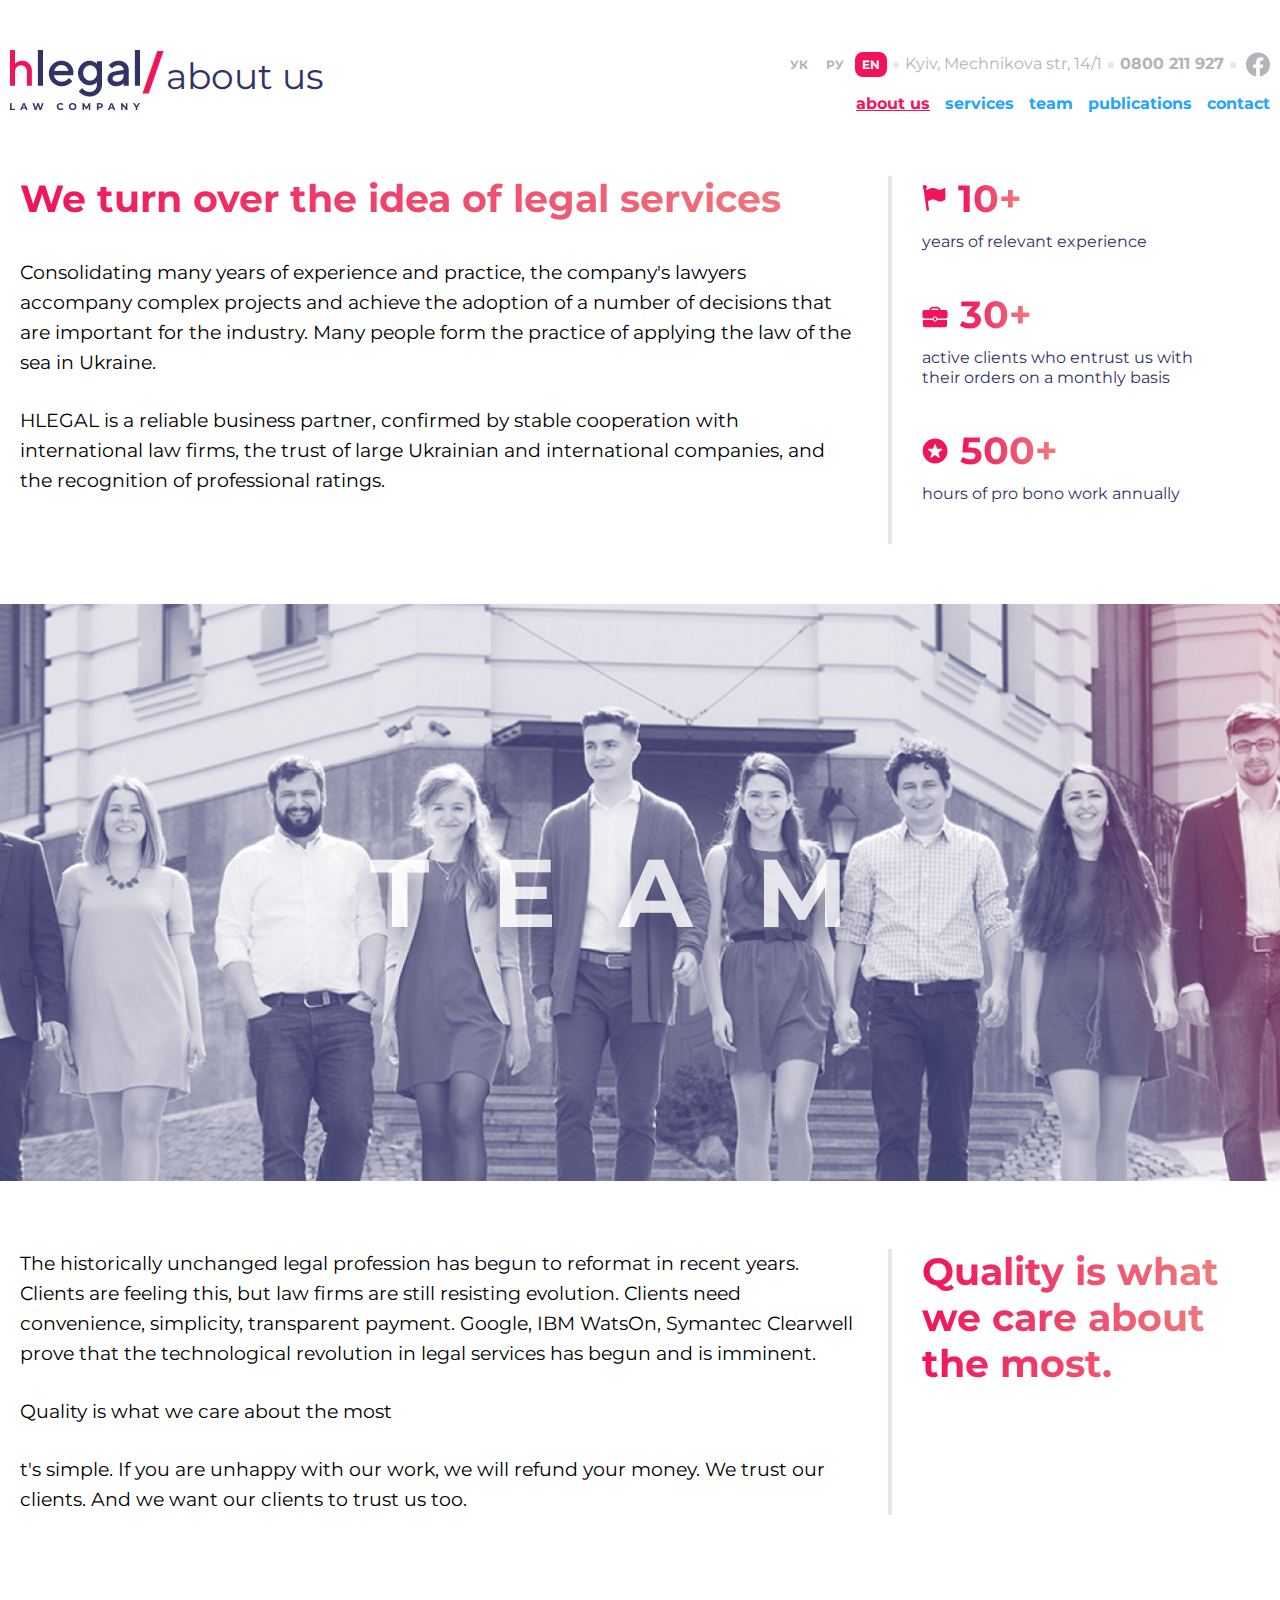
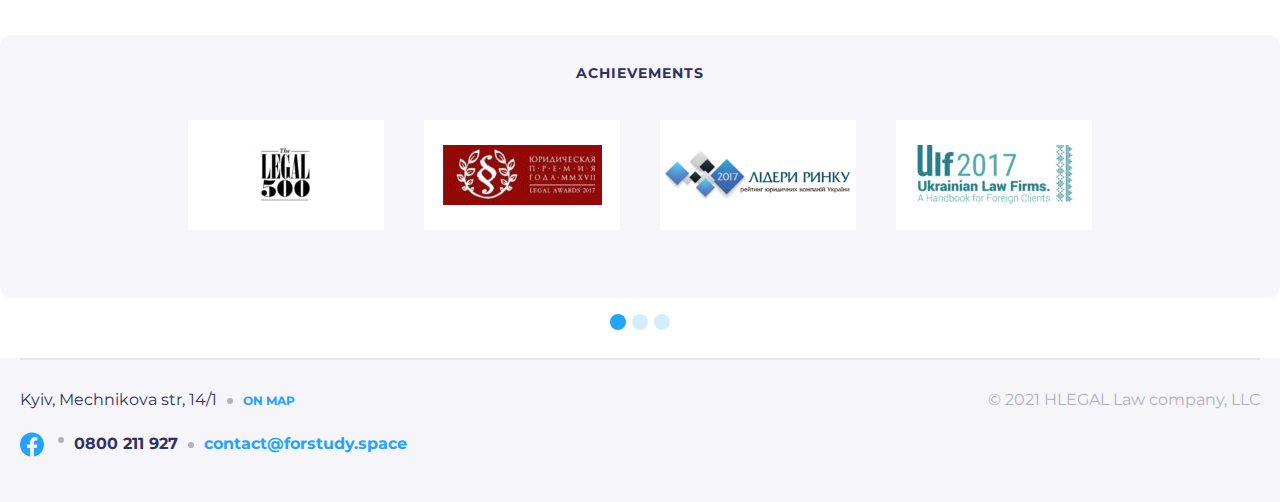
==== commit 2f519f82: "adaptive about us.html" ====
--- a/about.html
+++ b/about.html
@@ -39,7 +39,7 @@
         </div>
         <div class="header-block_logo">
                 <a class="navbar-brand" href="index.html"><img src="images/Publications/Logo.png" alt="logo"></a>
-                <p class="pages"><span>/</span>publications</p>
+                <p class="pages"><span>/</span>about us</p>
         </div>
         <nav class="header-block_nav">
                 <div class="nav-hamb" id="hamb">
@@ -50,10 +50,10 @@
                     </div>
                 </div>
                 <ul class="nav_list" id="menu">
-                    <li class="nav-link"><a href="#">about us</a></li>
+                    <li class="nav-link active"><a href="about.html">about us</a></li>
                     <li class="nav-link"><a href="#">services</a></li>
                     <li class="nav-link"><a href="#">team</a></li>
-                    <li class="nav-link active"><a href="#">publications</a></li>
+                    <li class="nav-link"><a href="publications.html">publications</a></li>
                     <li class="nav-link"><a href="#">contact</a></li>
                 </ul>
             </nav>
@@ -98,19 +98,19 @@
         </section>
         <section class="about-team">
             <div class="container-xxl">
+            <div class="about-team_flex">   
                 <div class="about-team_text">
-                    <p>The historically unchanged legal profession has begun to reformat in recent years. Clients are feeling this, but law firms are still resisting evolution. Clients need convenience, simplicity, transparent payment. Google, IBM WatsOn, Symantec Clearwell prove that the technological revolution in legal services has begun and is imminent.</p>
+                    <p class="text_pd">The historically unchanged legal profession has begun to reformat in recent years. Clients are feeling this, but law firms are still resisting evolution. Clients need convenience, simplicity, transparent payment. Google, IBM WatsOn, Symantec Clearwell prove that the technological revolution in legal services has begun and is imminent.</p>
                     <p>Quality is what we care about the most</p>
                     <p>t's simple. If you are unhappy with our work, we will refund your money. We trust our clients. And we want our clients to trust us too.</p>
                 </div>
                 <div class="about-team_showing">
-                    <h2 class="accent_title">We turn over the idea of legal services</h2>
+                    <h2 class="accent_title">Quality is what we care about the most.</h2>
                 </div>  
             </div>
+            </div> 
         </section>
         <section class="carousel-achievements">
-            <div class="container-xxl">
-                <h3>achievements</h3>
                 <div id="carouselExampleCaptions" class="carousel slide" data-bs-ride="false">
                     <div class="carousel-indicators">
                         <button type="button" data-bs-target="#carouselExampleCaptions" data-bs-slide-to="0" class="active" aria-current="true" aria-label="Slide 1"></button>
@@ -118,25 +118,56 @@
                         <button type="button" data-bs-target="#carouselExampleCaptions" data-bs-slide-to="2" aria-label="Slide 3"></button>
                     </div>
                     <div class="carousel-inner">
-                    <div class="carousel-item active">
-                        <div class="carousel-img">
-                            <img src="images/main_page/photo_1.png" class="d-block" alt="photo_1">
+                        <h3>achievements</h3>
+                        <div class="carousel-item active">
+                            <div class="carousel-img">
+                                <div class="img-block">
+                                <img src="images/About/Achievment-1.jpg" class="d-block" alt="Achievment-1"></div>
+                                <div class="img-block">
+                                <img src="images/About/Achievment-2.jpg" class="d-block" alt="Achievment-2"></div>
+                                <div class="img-block">
+                                <img src="images/About/Achievment-3.jpg" class="d-block" alt="Achievment-3"></div>
+                                <div class="img-block">
+                                <img src="images/About/Achievment-4.jpg" class="d-block" alt="Achievment-4"></div>
+                            </div>
                         </div>
-                    </div>
                     <div class="carousel-item">
                         <div class="carousel-img">
-                            <img src="images/main_page/photo_1.png" class="d-block" alt="photo_1">
+                                <div class="img-block">
+                                <img src="images/About/Achievment-1.jpg" class="d-block" alt="Achievment-1"></div>
+                                <div class="img-block">
+                                <img src="images/About/Achievment-2.jpg" class="d-block" alt="Achievment-2"></div>
+                                <div class="img-block">
+                                <img src="images/About/Achievment-3.jpg" class="d-block" alt="Achievment-3"></div>
+                                <div class="img-block">
+                                <img src="images/About/Achievment-4.jpg" class="d-block" alt="Achievment-4"></div>
+                            </div>
                         </div>
-                    </div>
                     <div class="carousel-item">
                         <div class="carousel-img">
-                            <img src="images/main_page/photo_1.png" class="d-block" alt="photo_1">
+                                <div class="img-block">
+                                <img src="images/About/Achievment-1.jpg" class="d-block" alt="Achievment-1"></div>
+                                <div class="img-block">
+                                <img src="images/About/Achievment-2.jpg" class="d-block" alt="Achievment-2"></div>
+                                <div class="img-block">
+                                <img src="images/About/Achievment-3.jpg" class="d-block" alt="Achievment-3"></div>
+                                <div class="img-block">
+                                <img src="images/About/Achievment-4.jpg" class="d-block" alt="Achievment-4"></div>
+                            </div>
                         </div>
                     </div>
                 </div>
-                </div>    
-            </div>
-        </section>          
+        </section>
+        <section class="achievment-block">
+                <div class="img-block">
+                <img src="images/About/Achievment-1.jpg" class="d-block" alt="Achievment-1"></div>
+                <div class="img-block">
+                <img src="images/About/Achievment-2.jpg" class="d-block" alt="Achievment-2"></div>
+                <div class="img-block">
+                <img src="images/About/Achievment-3.jpg" class="d-block" alt="Achievment-3"></div>
+                <div class="img-block">
+                <img src="images/About/Achievment-4.jpg" class="d-block" alt="Achievment-4"></div>
+        </section>
     </main>
 
 
--- a/css/about.css
+++ b/css/about.css
@@ -167,7 +167,7 @@
 
 .about-team {
   padding-top: 60px;
-  padding-bottom: 20px;
+  padding-bottom: 60px;
 }
 .about-team .about-team_flex {
   display: flex;
@@ -183,8 +183,12 @@
   line-height: 30px;
   color: #000000;
 }
+.about-team .about-team_text .text_pd {
+  padding-top: 0px;
+}
 .about-team .about-team_showing {
   padding: 0 30px;
+  border-left: 4px solid #e6e6f0;
 }
 .about-team .about-team_showing img {
   vertical-align: inherit;
@@ -220,10 +224,39 @@
 .carousel-achievements {
   padding: 60px 0;
 }
+.carousel-achievements h3 {
+  font-weight: 700;
+  font-size: 14px;
+  line-height: 17px;
+  color: #323264;
+  text-align: center;
+  letter-spacing: 1px;
+  text-transform: uppercase;
+  padding: 30px 0;
+}
+.carousel-achievements .carousel-img {
+  display: flex;
+  gap: 40px;
+  justify-content: center;
+  position: absolute;
+  left: 50%;
+  transform: translateX(-50%);
+}
+.carousel-achievements .img-block {
+  width: 370px;
+  height: 110px;
+  background-color: #ffffff;
+  display: flex;
+  justify-content: center;
+  align-items: center;
+}
+.carousel-achievements .img-block img {
+  height: 60px;
+}
 .carousel-achievements .carousel-inner {
   border-radius: 12px;
   background: #f5f5fa;
-  height: 344px;
+  height: 263px;
 }
 .carousel-achievements .carousel-indicators {
   margin-bottom: -2rem;
@@ -239,6 +272,10 @@
 .carousel-achievements .carousel-indicators button.active {
   background: #24A3FF;
   opacity: 1;
+}
+
+.achievment-block {
+  display: none;
 }
 
 @media screen and (max-width: 1100px) {
@@ -569,6 +606,11 @@
     text-align: center;
   }
 }
+@media screen and (max-width: 1450px) {
+  .carousel-achievements .img-block {
+    width: 196px;
+  }
+}
 @media screen and (max-width: 925px) {
   .container-xl {
     padding: 0 30px;
@@ -584,14 +626,43 @@
     justify-content: flex-start;
     margin-top: 30px;
   }
+  .main-img h1 {
+    padding: 103px 0;
+    font-size: 86px;
+    line-height: 104px;
+  }
+  .carousel-achievements .img-block {
+    width: 132px;
+  }
+  .carousel-achievements .img-block img {
+    height: 40px;
+  }
 }
 @media screen and (max-width: 768px) {
+  .container-xxxl {
+    padding: 0 30px;
+  }
   .container-xl {
     padding: 0 30px;
     max-width: 648px;
   }
-}
-@media screen and (max-width: 550px) {
+  .about-team .about-team_flex {
+    flex-direction: column;
+    gap: 30px;
+  }
+  .about-team .about-team_text {
+    max-width: 100%;
+  }
+  .main-img h1 {
+    padding: 89px 0;
+    font-size: 46px;
+    line-height: 56px;
+  }
+  .carousel-achievements .carousel-img {
+    gap: 20px;
+  }
+}
+@media screen and (max-width: 595px) {
   .bg-grey {
     background: #f5f5fa;
     height: 55px;
@@ -690,9 +761,9 @@
     text-decoration: none;
   }
   .header-block {
-    grid-template-columns: 1fr 1fr;
+    grid-template-columns: 1fr 1fr 1fr;
     grid-template-rows: 1fr 1fr;
-    grid-template-areas: "contacts contacts" "logo nav";
+    grid-template-areas: "contacts contacts contacts" "logo logo nav";
     padding-top: 12px;
   }
   .header-block .contacts_address,
@@ -723,24 +794,28 @@
     font-size: 20px;
     line-height: 30px;
   }
-  .article-block {
+  .about-team {
     padding-top: 90px;
   }
-  .article-block .article-block_info h1 {
-    font-size: 20px;
-    line-height: 24px;
-  }
-  .article-block .article-block_info h2 {
+  .accent_title {
     font-size: 30px;
     line-height: 37px;
   }
-  .article-block .article-block_info h3 {
-    font-size: 16px;
-    line-height: 20px;
-  }
-  .publications-block h2 {
-    font-size: 30px;
-    line-height: 37px;
+  .carousel-achievements {
+    display: none;
+  }
+  .achievment-block {
+    display: flex;
+    flex-flow: wrap;
+    justify-content: space-around;
+    gap: 20px;
+    padding-bottom: 60px;
+  }
+  .achievment-block .img-block {
+    width: 35%;
+    height: 45px;
+    display: flex;
+    justify-content: center;
   }
 }
 
